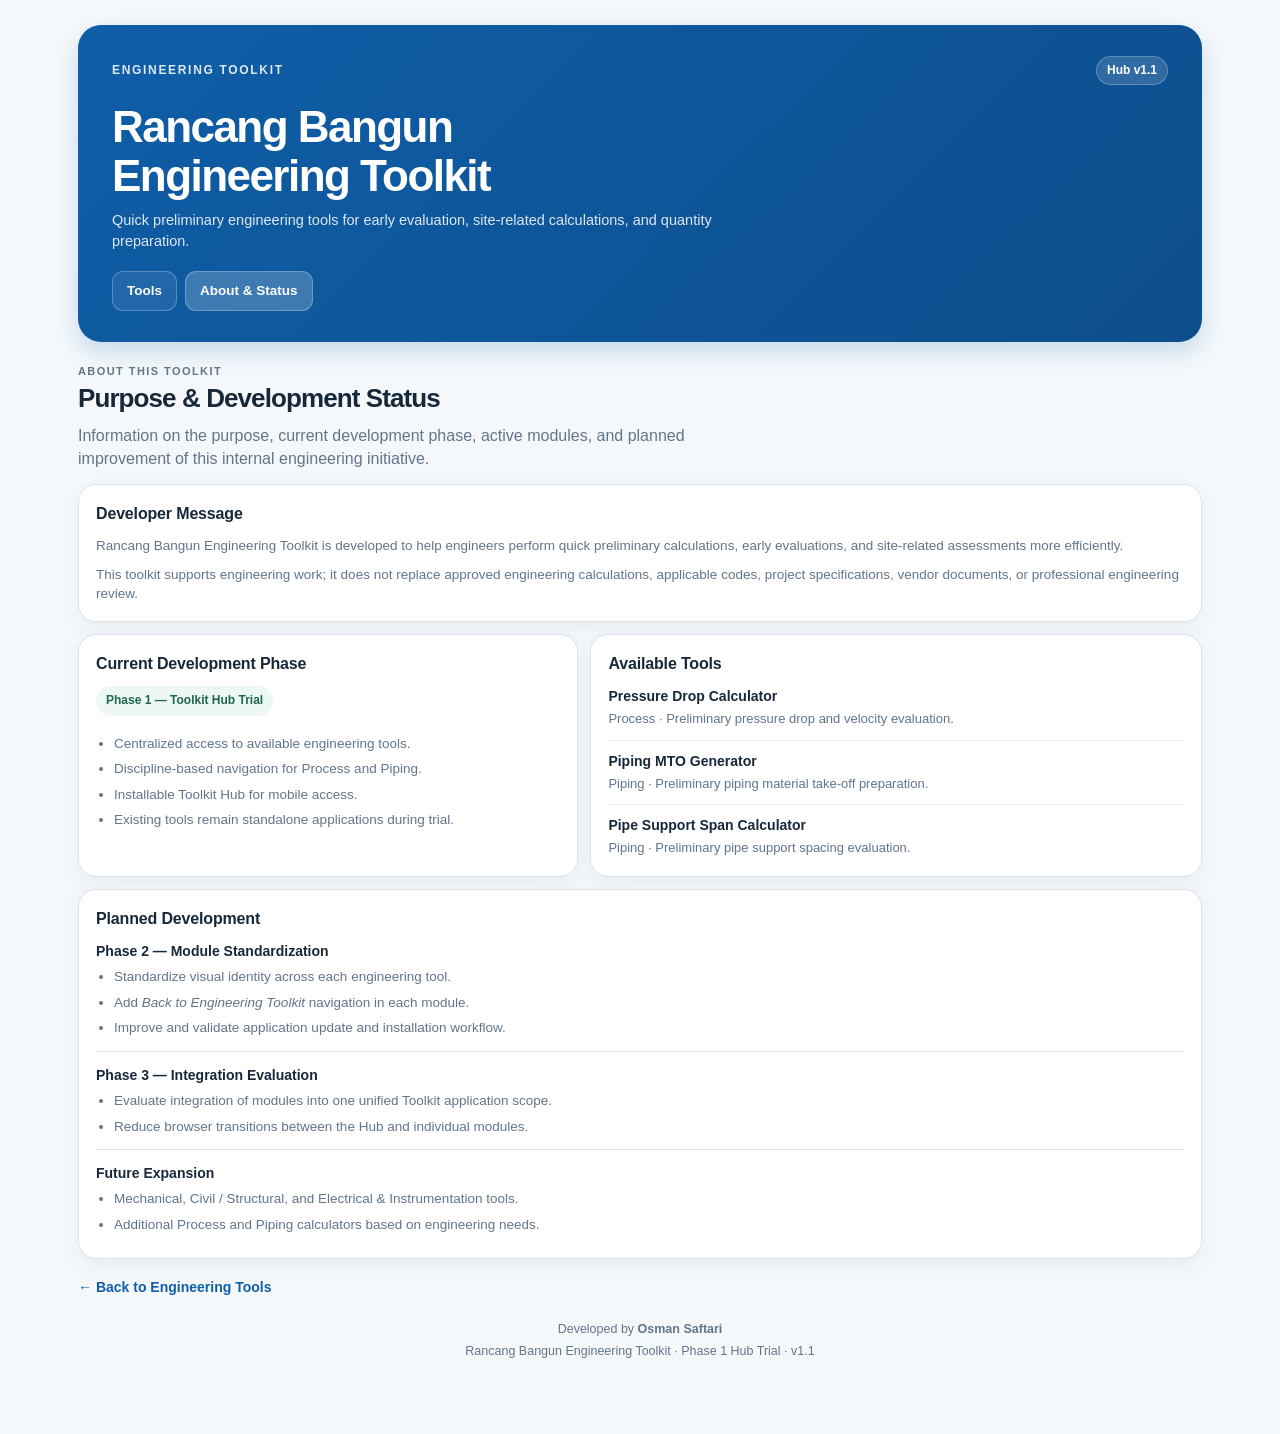
==== about.html @ 038ef82b "Add files via upload" ====
<!DOCTYPE html>
<html lang="en">
<head>
  <meta charset="UTF-8">
  <meta name="viewport" content="width=device-width, initial-scale=1.0, viewport-fit=cover">
  <meta name="theme-color" content="#0f5ea8">
  <meta name="description" content="About and development status of Rancang Bangun Engineering Toolkit.">
  <title>About & Status | Rancang Bangun Engineering Toolkit</title>
  <link rel="manifest" href="./manifest.webmanifest">
  <link rel="icon" href="./icons/icon-192.png">
  <link rel="apple-touch-icon" href="./icons/icon-192.png">
  <link rel="stylesheet" href="./assets/css/styles.css?v=1.1.0">
</head>
<body>
  <main class="app-shell">
    <header class="hero" aria-label="Application header">
      <div class="hero-top">
        <span class="eyebrow">ENGINEERING TOOLKIT</span>
        <span class="badge">Hub v1.1</span>
      </div>
      <div>
        <h1>Rancang Bangun<br>Engineering Toolkit</h1>
        <p class="hero-subtitle">Quick preliminary engineering tools for early evaluation, site-related calculations, and quantity preparation.</p>
      </div>
      <nav class="top-nav" aria-label="Application navigation">
        <a class="nav-link" href="./index.html">Tools</a>
        <a class="nav-link active" href="./about.html" aria-current="page">About &amp; Status</a>
      </nav>
    </header>

    <div class="page-title">
      <p class="step">ABOUT THIS TOOLKIT</p>
      <h2>Purpose &amp; Development Status</h2>
      <p>Information on the purpose, current development phase, active modules, and planned improvement of this internal engineering initiative.</p>
    </div>

    <section class="status-layout" aria-label="Development status content">
      <article class="info-card span-all">
        <h3>Developer Message</h3>
        <p>Rancang Bangun Engineering Toolkit is developed to help engineers perform quick preliminary calculations, early evaluations, and site-related assessments more efficiently.</p>
        <p>This toolkit supports engineering work; it does not replace approved engineering calculations, applicable codes, project specifications, vendor documents, or professional engineering review.</p>
      </article>

      <article class="info-card">
        <h3>Current Development Phase</h3>
        <span class="phase-badge">Phase 1 — Toolkit Hub Trial</span>
        <ul class="status-list">
          <li>Centralized access to available engineering tools.</li>
          <li>Discipline-based navigation for Process and Piping.</li>
          <li>Installable Toolkit Hub for mobile access.</li>
          <li>Existing tools remain standalone applications during trial.</li>
        </ul>
      </article>

      <article class="info-card available-tools">
        <h3>Available Tools</h3>
        <div class="tool-row">
          <strong>Pressure Drop Calculator</strong>
          <span>Process · Preliminary pressure drop and velocity evaluation.</span>
        </div>
        <div class="tool-row">
          <strong>Piping MTO Generator</strong>
          <span>Piping · Preliminary piping material take-off preparation.</span>
        </div>
        <div class="tool-row">
          <strong>Pipe Support Span Calculator</strong>
          <span>Piping · Preliminary pipe support spacing evaluation.</span>
        </div>
      </article>

      <article class="info-card span-all">
        <h3>Planned Development</h3>
        <div class="phase-block">
          <strong>Phase 2 — Module Standardization</strong>
          <ul class="roadmap-list">
            <li>Standardize visual identity across each engineering tool.</li>
            <li>Add <em>Back to Engineering Toolkit</em> navigation in each module.</li>
            <li>Improve and validate application update and installation workflow.</li>
          </ul>
        </div>
        <div class="phase-block">
          <strong>Phase 3 — Integration Evaluation</strong>
          <ul class="roadmap-list">
            <li>Evaluate integration of modules into one unified Toolkit application scope.</li>
            <li>Reduce browser transitions between the Hub and individual modules.</li>
          </ul>
        </div>
        <div class="phase-block">
          <strong>Future Expansion</strong>
          <ul class="roadmap-list">
            <li>Mechanical, Civil / Structural, and Electrical &amp; Instrumentation tools.</li>
            <li>Additional Process and Piping calculators based on engineering needs.</li>
          </ul>
        </div>
      </article>
    </section>

    <a class="return-link" href="./index.html">← Back to Engineering Tools</a>

    <footer class="footer">
      <p>Developed by <strong>Osman Saftari</strong></p>
      <p>Rancang Bangun Engineering Toolkit · Phase 1 Hub Trial · v1.1</p>
    </footer>
  </main>

  <script src="./assets/js/about.js?v=1.1.0" defer></script>
</body>
</html>
---- assets/css/styles.css ----
/* Rancang Bangun Engineering Toolkit Hub v1.1 — Responsive Layout & About Status Page */
:root {
  --blue-950: #082d52;
  --blue-900: #0c3f70;
  --blue-800: #0f5ea8;
  --blue-700: #176fbe;
  --blue-100: #e7f0fa;
  --blue-050: #f2f7fc;
  --text: #17283a;
  --muted: #627589;
  --border: #dae3ec;
  --card: #ffffff;
  --canvas: #f5f8fb;
  --warning-bg: #fff8ea;
  --warning-border: #f0d490;
  --warning-text: #5f481b;
  --success-bg: #edf8f4;
  --success-text: #1f6650;
  --shadow: 0 6px 20px rgba(20, 46, 72, 0.06);
  --radius: 18px;
}
* { box-sizing: border-box; }
html { -webkit-text-size-adjust: 100%; scroll-behavior: smooth; }
body {
  margin: 0;
  min-height: 100vh;
  background: var(--canvas);
  color: var(--text);
  font-family: Inter, "Segoe UI", Roboto, Arial, sans-serif;
  line-height: 1.45;
}
button, a { font: inherit; -webkit-tap-highlight-color: transparent; }
button { cursor: pointer; }
a { color: inherit; }
.app-shell {
  max-width: 1180px;
  margin: 0 auto;
  padding: 18px 16px 106px;
}
.hero {
  padding: 22px 20px 23px;
  border-radius: 23px;
  background: linear-gradient(135deg, var(--blue-800) 0%, #0d4e8c 100%);
  color: #fff;
  box-shadow: 0 10px 25px rgba(15, 94, 168, 0.2);
}
.hero-top {
  display: flex;
  justify-content: space-between;
  gap: 10px;
  align-items: center;
  margin-bottom: 18px;
}
.eyebrow {
  font-weight: 700;
  font-size: 12px;
  letter-spacing: 0.14em;
  opacity: .86;
}
.badge {
  font-size: 12px;
  font-weight: 700;
  padding: 5px 10px;
  border-radius: 99px;
  background: rgba(255, 255, 255, .15);
  border: 1px solid rgba(255, 255, 255, .22);
}
.hero h1 {
  margin: 0 0 9px;
  font-size: clamp(29px, 7vw, 40px);
  line-height: 1.11;
  letter-spacing: -0.035em;
}
.hero-subtitle {
  max-width: 650px;
  margin: 0;
  color: rgba(255, 255, 255, .86);
  font-size: 14.5px;
}
.top-nav {
  display: flex;
  gap: 8px;
  margin-top: 19px;
}
.nav-link {
  display: inline-flex;
  min-height: 40px;
  align-items: center;
  border-radius: 11px;
  padding: 8px 14px;
  color: #fff;
  text-decoration: none;
  font-size: 13.5px;
  font-weight: 650;
  border: 1px solid rgba(255,255,255,.25);
  background: rgba(255,255,255,.08);
}
.nav-link.active, .nav-link:hover {
  background: rgba(255,255,255,.20);
}
.notice {
  display: flex;
  flex-direction: column;
  gap: 4px;
  margin: 14px 0 14px;
  padding: 13px 15px;
  border-radius: 14px;
  border: 1px solid var(--warning-border);
  background: var(--warning-bg);
  color: var(--warning-text);
  font-size: 13.5px;
}
.notice strong { font-size: 13.5px; }
.developer-message {
  display: flex;
  gap: 12px;
  margin: 0 0 22px;
  padding: 14px 15px;
  border-radius: 15px;
  border: 1px solid #d2e3f3;
  background: var(--blue-050);
  color: #304960;
}
.message-mark {
  flex: 0 0 auto;
  display: grid;
  place-items: center;
  height: 30px;
  width: 30px;
  border-radius: 10px;
  background: var(--blue-100);
  color: var(--blue-800);
  font-weight: 750;
}
.developer-message p {
  margin: 2px 0 0;
  font-size: 13.5px;
}
.developer-message strong { display: block; font-size: 13.5px; color: var(--blue-900); }
.view { display: none; }
.view.active { display: block; animation: rise .18s ease-out; }
@keyframes rise { from { opacity: 0; transform: translateY(5px); } to { opacity: 1; transform: none; } }
.section-heading {
  display: flex;
  align-items: flex-end;
  justify-content: space-between;
  gap: 12px;
  margin: 0 2px 13px;
}
.step {
  margin: 0 0 5px;
  font-size: 11px;
  font-weight: 750;
  letter-spacing: .13em;
  color: var(--blue-800);
}
.section-heading h2 {
  margin: 0;
  font-size: 22px;
  letter-spacing: -.025em;
}
.available-count {
  white-space: nowrap;
  color: var(--muted);
  font-size: 12.5px;
  padding-bottom: 3px;
}
.discipline-grid {
  display: grid;
  gap: 10px;
}
.discipline-card {
  display: grid;
  grid-template-columns: 44px minmax(0, 1fr) auto;
  align-items: center;
  text-align: left;
  width: 100%;
  min-height: 86px;
  padding: 14px 13px;
  gap: 12px;
  border-radius: var(--radius);
  border: 1px solid var(--border);
  background: var(--card);
  box-shadow: var(--shadow);
  color: var(--text);
}
button.discipline-card {
  transition: border-color .16s ease, transform .16s ease, box-shadow .16s ease;
}
button.discipline-card:hover, button.discipline-card:focus-visible {
  border-color: #9bc1e7;
  box-shadow: 0 8px 22px rgba(15, 94, 168, .11);
  outline: none;
}
button.discipline-card:active { transform: scale(.988); }
.discipline-card.disabled { box-shadow: none; background: #f8fafc; }
.discipline-icon {
  display: grid;
  place-items: center;
  height: 44px;
  border-radius: 12px;
  background: var(--blue-100);
  color: var(--blue-800);
  font-size: 14px;
  font-weight: 750;
}
.discipline-icon.muted { background: #edf1f5; color: #78899a; }
.discipline-body {
  display: flex;
  min-width: 0;
  flex-direction: column;
  gap: 3px;
}
.discipline-body strong {
  font-size: 16px;
  letter-spacing: -.01em;
}
.discipline-body span {
  color: var(--muted);
  font-size: 12.5px;
}
.tool-chip {
  color: var(--blue-800);
  background: var(--blue-050);
  border-radius: 999px;
  padding: 5px 9px;
  font-size: 11.5px;
  font-weight: 700;
  white-space: nowrap;
}
.tool-chip.muted { color: #748596; background: #edf1f5; }
.back-button {
  display: inline-flex;
  align-items: center;
  gap: 7px;
  border: 0;
  padding: 4px 0 16px;
  background: transparent;
  color: var(--blue-800);
  font-weight: 650;
  font-size: 14px;
}
.tools-heading { margin-bottom: 15px; align-items: start; }
.section-copy {
  margin: 5px 0 0;
  color: var(--muted);
  font-size: 13.5px;
}
.tool-list { display: grid; gap: 11px; }
.tool-card {
  display: block;
  padding: 16px 16px 15px;
  border-radius: var(--radius);
  border: 1px solid var(--border);
  background: #fff;
  box-shadow: var(--shadow);
  text-decoration: none;
  color: var(--text);
  transition: border-color .16s ease, transform .16s ease, box-shadow .16s ease;
}
.tool-card:hover, .tool-card:focus-visible {
  border-color: #9bc1e7;
  box-shadow: 0 8px 22px rgba(15, 94, 168, .11);
  outline: none;
}
.tool-card:active { transform: scale(.99); }
.tool-card-top {
  display: flex;
  justify-content: space-between;
  gap: 10px;
  margin-bottom: 7px;
}
.tool-card h3 { margin: 0; font-size: 16.5px; letter-spacing: -.015em; }
.open-label {
  white-space: nowrap;
  color: var(--blue-800);
  font-size: 12.5px;
  font-weight: 650;
}
.tool-card p { margin: 0 0 10px; color: var(--muted); font-size: 13.5px; }
.tags { display: flex; gap: 6px; flex-wrap: wrap; }
.tag {
  background: var(--blue-050);
  color: var(--blue-800);
  font-size: 11.5px;
  font-weight: 650;
  padding: 4px 8px;
  border-radius: 999px;
}
.module-note {
  margin-top: 14px;
  border-radius: 14px;
  background: var(--blue-050);
  color: #314b65;
  padding: 12px 14px;
  font-size: 13px;
}
.home-lower {
  display: grid;
  gap: 12px;
  margin-top: 22px;
}
.about-link-card, .update-card {
  display: flex;
  justify-content: space-between;
  align-items: center;
  gap: 13px;
  background: #fff;
  border: 1px solid var(--border);
  border-radius: var(--radius);
  box-shadow: var(--shadow);
  padding: 15px;
}
.about-link-card { text-decoration: none; }
.about-link-card:hover { border-color: #9bc1e7; }
.about-link-card p, .update-text {
  color: var(--muted);
  margin: 0 0 4px;
  font-size: 13px;
}
.arrow-link { color: var(--blue-800); font-weight: 750; font-size: 20px; }
.version-label { margin: 0; font-size: 12px; color: var(--muted); }
.secondary-button {
  flex: 0 0 auto;
  border: 1px solid #bfd5eb;
  border-radius: 12px;
  padding: 9px 12px;
  background: var(--blue-050);
  color: var(--blue-800);
  font-weight: 650;
  font-size: 13px;
}
.secondary-button:disabled { opacity: .6; cursor: default; }
.footer {
  margin-top: 22px;
  padding: 0 6px;
  text-align: center;
  color: var(--muted);
  font-size: 12.5px;
}
.footer p { margin: 4px 0; }
.page-title {
  margin: 22px 0 14px;
}
.page-title h2 {
  margin: 0 0 6px;
  font-size: 26px;
  letter-spacing: -.035em;
}
.page-title p {
  margin: 0;
  max-width: 680px;
  color: var(--muted);
}
.status-layout {
  display: grid;
  gap: 12px;
}
.info-card {
  border: 1px solid var(--border);
  border-radius: var(--radius);
  background: #fff;
  box-shadow: var(--shadow);
  padding: 17px;
}
.info-card h3 {
  margin: 0 0 11px;
  font-size: 16px;
  letter-spacing: -.01em;
}
.info-card p {
  color: var(--muted);
  font-size: 13.5px;
  margin: 0 0 9px;
}
.info-card p:last-child { margin-bottom: 0; }
.phase-badge {
  display: inline-flex;
  border-radius: 999px;
  padding: 6px 10px;
  background: var(--success-bg);
  color: var(--success-text);
  font-size: 12px;
  font-weight: 700;
  margin-bottom: 12px;
}
.status-list, .roadmap-list {
  margin: 0;
  padding-left: 18px;
  color: var(--muted);
  font-size: 13.5px;
}
.status-list li, .roadmap-list li { margin: 6px 0; }
.phase-block + .phase-block {
  border-top: 1px solid var(--border);
  padding-top: 13px;
  margin-top: 13px;
}
.phase-block strong {
  display: block;
  margin-bottom: 6px;
  color: var(--text);
  font-size: 14px;
}
.available-tools .tool-row {
  padding: 10px 0;
  border-bottom: 1px solid #edf1f5;
}
.available-tools .tool-row:last-child { border: 0; padding-bottom: 0; }
.available-tools .tool-row:first-of-type { padding-top: 0; }
.tool-row strong { display: block; font-size: 14px; }
.tool-row span { color: var(--muted); font-size: 13px; }
.return-link {
  display: inline-flex;
  align-items: center;
  gap: 7px;
  margin-top: 18px;
  color: var(--blue-800);
  font-weight: 650;
  font-size: 14px;
  text-decoration: none;
}
.install-prompt, .update-toast {
  position: fixed;
  z-index: 10;
  left: max(16px, calc((100vw - 588px)/2));
  right: max(16px, calc((100vw - 588px)/2));
  bottom: 18px;
  display: flex;
  align-items: center;
  gap: 10px;
  background: #fff;
  padding: 12px 12px 12px 14px;
  border: 1px solid var(--border);
  border-radius: 17px;
  box-shadow: 0 12px 32px rgba(19, 40, 62, .16);
}
.install-prompt div, .update-toast div { display: flex; min-width: 0; flex: 1; flex-direction: column; }
.install-prompt span, .update-toast span { font-size: 12px; color: var(--muted); }
.install-prompt button:not(.dismiss), .update-toast button {
  border: 0;
  border-radius: 11px;
  background: var(--blue-800);
  color: white;
  padding: 9px 12px;
  font-size: 13px;
  font-weight: 650;
}
.dismiss {
  border: 0;
  background: transparent;
  color: #708295;
  font-size: 22px;
  line-height: 1;
  padding: 4px 2px;
}
.status-toast {
  position: fixed;
  left: 50%;
  transform: translateX(-50%);
  bottom: 22px;
  background: #24384b;
  color: #fff;
  border-radius: 999px;
  padding: 10px 15px;
  font-size: 13px;
  z-index: 20;
  box-shadow: 0 8px 25px rgba(0,0,0,.16);
}
.hidden { display: none !important; }
@media (min-width: 700px) {
  .app-shell { padding: 25px 28px 70px; }
  .hero { padding: 28px 30px; }
  .hero h1 { max-width: 720px; }
  .notice {
    flex-direction: row;
    gap: 8px;
    align-items: baseline;
    margin-top: 17px;
  }
  .discipline-grid { grid-template-columns: repeat(2, minmax(0, 1fr)); }
  .tool-list { grid-template-columns: repeat(2, minmax(0, 1fr)); }
  .home-lower { grid-template-columns: 1fr 1fr; }
  .status-layout { grid-template-columns: repeat(2, minmax(0, 1fr)); }
  .info-card.span-all { grid-column: 1 / -1; }
}
@media (min-width: 980px) {
  .hero {
    padding: 31px 34px;
    min-height: 242px;
    display: flex;
    flex-direction: column;
    justify-content: space-between;
  }
  .hero h1 { font-size: 44px; }
  .main-grid {
    display: grid;
    grid-template-columns: minmax(0, 1fr);
  }
  .discipline-grid { grid-template-columns: repeat(3, minmax(0, 1fr)); gap: 13px; }
  .discipline-card {
    min-height: 142px;
    align-content: start;
    grid-template-columns: 48px minmax(0, 1fr);
    padding: 17px;
  }
  .discipline-icon { height: 48px; }
  .discipline-body { grid-column: 1 / -1; margin-top: 6px; }
  .tool-chip { grid-column: 1 / -1; justify-self: start; margin-top: 7px; }
  .section-heading { margin-bottom: 16px; }
  .status-layout { grid-template-columns: 0.9fr 1.1fr; }
}
@media (max-width: 390px) {
  .discipline-card { grid-template-columns: 40px minmax(0, 1fr); }
  .tool-chip { grid-column: 2; justify-self: start; margin-top: 3px; }
  .about-link-card, .update-card { flex-direction: column; align-items: stretch; }
  .secondary-button { width: 100%; }
}
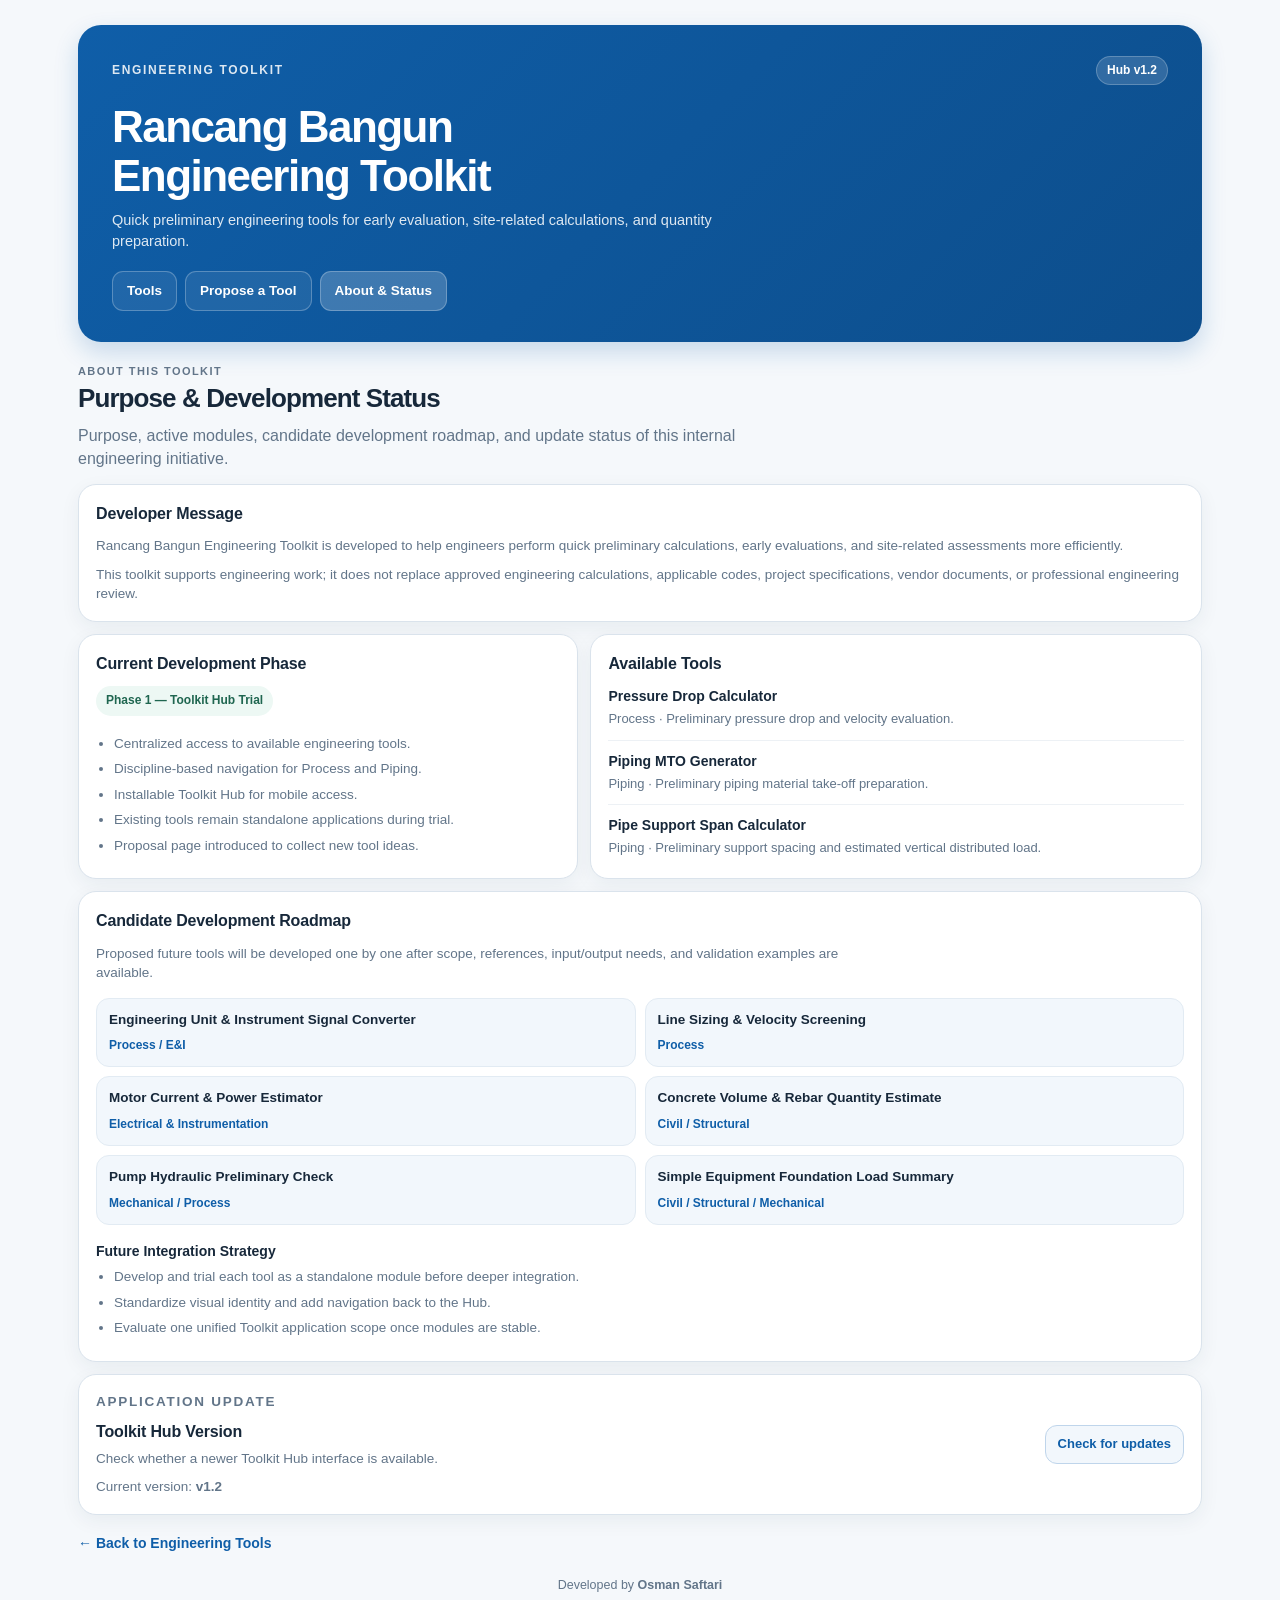
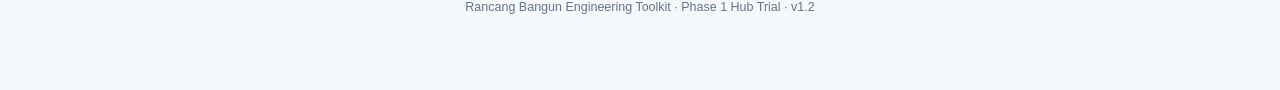
==== commit d58dfcf3: "Add files via upload" ====
--- a/about.html
+++ b/about.html
@@ -9,21 +9,19 @@
   <link rel="manifest" href="./manifest.webmanifest">
   <link rel="icon" href="./icons/icon-192.png">
   <link rel="apple-touch-icon" href="./icons/icon-192.png">
-  <link rel="stylesheet" href="./assets/css/styles.css?v=1.1.0">
+  <link rel="stylesheet" href="./assets/css/styles.css?v=1.2.0">
 </head>
 <body>
   <main class="app-shell">
     <header class="hero" aria-label="Application header">
-      <div class="hero-top">
-        <span class="eyebrow">ENGINEERING TOOLKIT</span>
-        <span class="badge">Hub v1.1</span>
-      </div>
+      <div class="hero-top"><span class="eyebrow">ENGINEERING TOOLKIT</span><span class="badge">Hub v1.2</span></div>
       <div>
         <h1>Rancang Bangun<br>Engineering Toolkit</h1>
         <p class="hero-subtitle">Quick preliminary engineering tools for early evaluation, site-related calculations, and quantity preparation.</p>
       </div>
       <nav class="top-nav" aria-label="Application navigation">
         <a class="nav-link" href="./index.html">Tools</a>
+        <a class="nav-link" href="./propose.html">Propose a Tool</a>
         <a class="nav-link active" href="./about.html" aria-current="page">About &amp; Status</a>
       </nav>
     </header>
@@ -31,7 +29,7 @@
     <div class="page-title">
       <p class="step">ABOUT THIS TOOLKIT</p>
       <h2>Purpose &amp; Development Status</h2>
-      <p>Information on the purpose, current development phase, active modules, and planned improvement of this internal engineering initiative.</p>
+      <p>Purpose, active modules, candidate development roadmap, and update status of this internal engineering initiative.</p>
     </div>
 
     <section class="status-layout" aria-label="Development status content">
@@ -49,60 +47,54 @@
           <li>Discipline-based navigation for Process and Piping.</li>
           <li>Installable Toolkit Hub for mobile access.</li>
           <li>Existing tools remain standalone applications during trial.</li>
+          <li>Proposal page introduced to collect new tool ideas.</li>
         </ul>
       </article>
 
       <article class="info-card available-tools">
         <h3>Available Tools</h3>
-        <div class="tool-row">
-          <strong>Pressure Drop Calculator</strong>
-          <span>Process · Preliminary pressure drop and velocity evaluation.</span>
+        <div class="tool-row"><strong>Pressure Drop Calculator</strong><span>Process · Preliminary pressure drop and velocity evaluation.</span></div>
+        <div class="tool-row"><strong>Piping MTO Generator</strong><span>Piping · Preliminary piping material take-off preparation.</span></div>
+        <div class="tool-row"><strong>Pipe Support Span Calculator</strong><span>Piping · Preliminary support spacing and estimated vertical distributed load.</span></div>
+      </article>
+
+      <article class="info-card span-all">
+        <h3>Candidate Development Roadmap</h3>
+        <p class="card-intro">Proposed future tools will be developed one by one after scope, references, input/output needs, and validation examples are available.</p>
+        <div class="roadmap-grid">
+          <div class="roadmap-item"><strong>Engineering Unit &amp; Instrument Signal Converter</strong><span>Process / E&amp;I</span></div>
+          <div class="roadmap-item"><strong>Line Sizing &amp; Velocity Screening</strong><span>Process</span></div>
+          <div class="roadmap-item"><strong>Motor Current &amp; Power Estimator</strong><span>Electrical &amp; Instrumentation</span></div>
+          <div class="roadmap-item"><strong>Concrete Volume &amp; Rebar Quantity Estimate</strong><span>Civil / Structural</span></div>
+          <div class="roadmap-item"><strong>Pump Hydraulic Preliminary Check</strong><span>Mechanical / Process</span></div>
+          <div class="roadmap-item"><strong>Simple Equipment Foundation Load Summary</strong><span>Civil / Structural / Mechanical</span></div>
         </div>
-        <div class="tool-row">
-          <strong>Piping MTO Generator</strong>
-          <span>Piping · Preliminary piping material take-off preparation.</span>
-        </div>
-        <div class="tool-row">
-          <strong>Pipe Support Span Calculator</strong>
-          <span>Piping · Preliminary pipe support spacing evaluation.</span>
+        <div class="phase-block compact">
+          <strong>Future Integration Strategy</strong>
+          <ul class="roadmap-list">
+            <li>Develop and trial each tool as a standalone module before deeper integration.</li>
+            <li>Standardize visual identity and add navigation back to the Hub.</li>
+            <li>Evaluate one unified Toolkit application scope once modules are stable.</li>
+          </ul>
         </div>
       </article>
 
-      <article class="info-card span-all">
-        <h3>Planned Development</h3>
-        <div class="phase-block">
-          <strong>Phase 2 — Module Standardization</strong>
-          <ul class="roadmap-list">
-            <li>Standardize visual identity across each engineering tool.</li>
-            <li>Add <em>Back to Engineering Toolkit</em> navigation in each module.</li>
-            <li>Improve and validate application update and installation workflow.</li>
-          </ul>
+      <article class="info-card span-all update-panel">
+        <div>
+          <p class="step">APPLICATION UPDATE</p>
+          <h3>Toolkit Hub Version</h3>
+          <p>Check whether a newer Toolkit Hub interface is available.</p>
+          <p class="version-label">Current version: <strong>v1.2</strong></p>
         </div>
-        <div class="phase-block">
-          <strong>Phase 3 — Integration Evaluation</strong>
-          <ul class="roadmap-list">
-            <li>Evaluate integration of modules into one unified Toolkit application scope.</li>
-            <li>Reduce browser transitions between the Hub and individual modules.</li>
-          </ul>
-        </div>
-        <div class="phase-block">
-          <strong>Future Expansion</strong>
-          <ul class="roadmap-list">
-            <li>Mechanical, Civil / Structural, and Electrical &amp; Instrumentation tools.</li>
-            <li>Additional Process and Piping calculators based on engineering needs.</li>
-          </ul>
-        </div>
+        <button class="secondary-button" id="check-update" type="button">Check for updates</button>
       </article>
     </section>
 
     <a class="return-link" href="./index.html">← Back to Engineering Tools</a>
-
-    <footer class="footer">
-      <p>Developed by <strong>Osman Saftari</strong></p>
-      <p>Rancang Bangun Engineering Toolkit · Phase 1 Hub Trial · v1.1</p>
-    </footer>
+    <footer class="footer"><p>Developed by <strong>Osman Saftari</strong></p><p>Rancang Bangun Engineering Toolkit · Phase 1 Hub Trial · v1.2</p></footer>
   </main>
-
-  <script src="./assets/js/about.js?v=1.1.0" defer></script>
+  <div class="update-toast hidden" id="update-toast" role="alert"><div><strong>New version available</strong><span>An updated version of the Toolkit Hub is ready.</span></div><button id="apply-update" type="button">Update now</button></div>
+  <div class="status-toast hidden" id="status-toast" role="status"></div>
+  <script src="./assets/js/about.js?v=1.2.0" defer></script>
 </body>
-</html>
+</html>
--- a/assets/css/styles.css
+++ b/assets/css/styles.css
@@ -1,4 +1,4 @@
-/* Rancang Bangun Engineering Toolkit Hub v1.1 — Responsive Layout & About Status Page */
+/* Rancang Bangun Engineering Toolkit Hub v1.2 — Responsive Layout & About Status Page */
 :root {
   --blue-950: #082d52;
   --blue-900: #0c3f70;
@@ -516,3 +516,37 @@
   .about-link-card, .update-card { flex-direction: column; align-items: stretch; }
   .secondary-button { width: 100%; }
 }
+
+/* Hub v1.2 — Proposal page and reorganized About page */
+.card-intro { max-width: 780px; margin-bottom: 15px !important; }
+.roadmap-grid { display: grid; gap: 9px; margin: 13px 0 15px; }
+.roadmap-item { border-radius: 13px; border: 1px solid #e2ebf3; background: var(--blue-050); padding: 11px 12px; }
+.roadmap-item strong { display: block; font-size: 13.5px; color: var(--text); margin-bottom: 3px; }
+.roadmap-item span { color: var(--blue-800); font-size: 12px; font-weight: 650; }
+.phase-block.compact { margin-top: 16px; }
+.update-panel { display: flex; flex-direction: column; gap: 13px; }
+.update-panel h3 { margin: 0 0 5px; }
+.proposal-layout { display: grid; gap: 12px; }
+.proposal-hero .primary-button { margin-top: 11px; }
+.primary-button { display: inline-flex; align-items: center; justify-content: center; border-radius: 12px; padding: 11px 15px; text-decoration: none; color: #fff; background: var(--blue-800); font-size: 13.5px; font-weight: 700; }
+.primary-button:hover { background: var(--blue-700); }
+.inline-link { display: inline-flex; margin-top: 5px; color: var(--blue-800); font-weight: 650; font-size: 13.5px; text-decoration: none; }
+.inline-link:hover { text-decoration: underline; }
+.requirements-grid { display: grid; gap: 9px; }
+.requirement { position: relative; border: 1px solid #e1eaf2; background: #fbfdff; border-radius: 14px; padding: 12px 12px 12px 48px; min-height: 84px; }
+.requirement > span { position: absolute; left: 12px; top: 12px; display: grid; place-items: center; width: 26px; height: 26px; border-radius: 9px; color: var(--blue-800); background: var(--blue-100); font-size: 11px; font-weight: 750; }
+.requirement strong { display: block; margin: 0 0 4px; font-size: 13.5px; }
+.requirement p { margin: 0; font-size: 12.5px; }
+.numbered-list { padding-left: 20px; color: var(--muted); font-size: 13.5px; margin: 0 0 12px; }
+.numbered-list li { padding-left: 5px; margin: 7px 0; }
+.micro-note { border-radius: 12px; background: var(--blue-050); padding: 11px 12px; margin: 0 !important; }
+@media (min-width: 700px) {
+  .roadmap-grid { grid-template-columns: repeat(2, minmax(0, 1fr)); }
+  .requirements-grid { grid-template-columns: repeat(2, minmax(0, 1fr)); }
+  .update-panel { flex-direction: row; align-items: center; justify-content: space-between; }
+}
+@media (min-width: 980px) {
+  .proposal-layout { grid-template-columns: 1.2fr .8fr; }
+  .proposal-layout .span-all { grid-column: 1 / -1; }
+  .requirements-grid { grid-template-columns: repeat(3, minmax(0, 1fr)); }
+}
